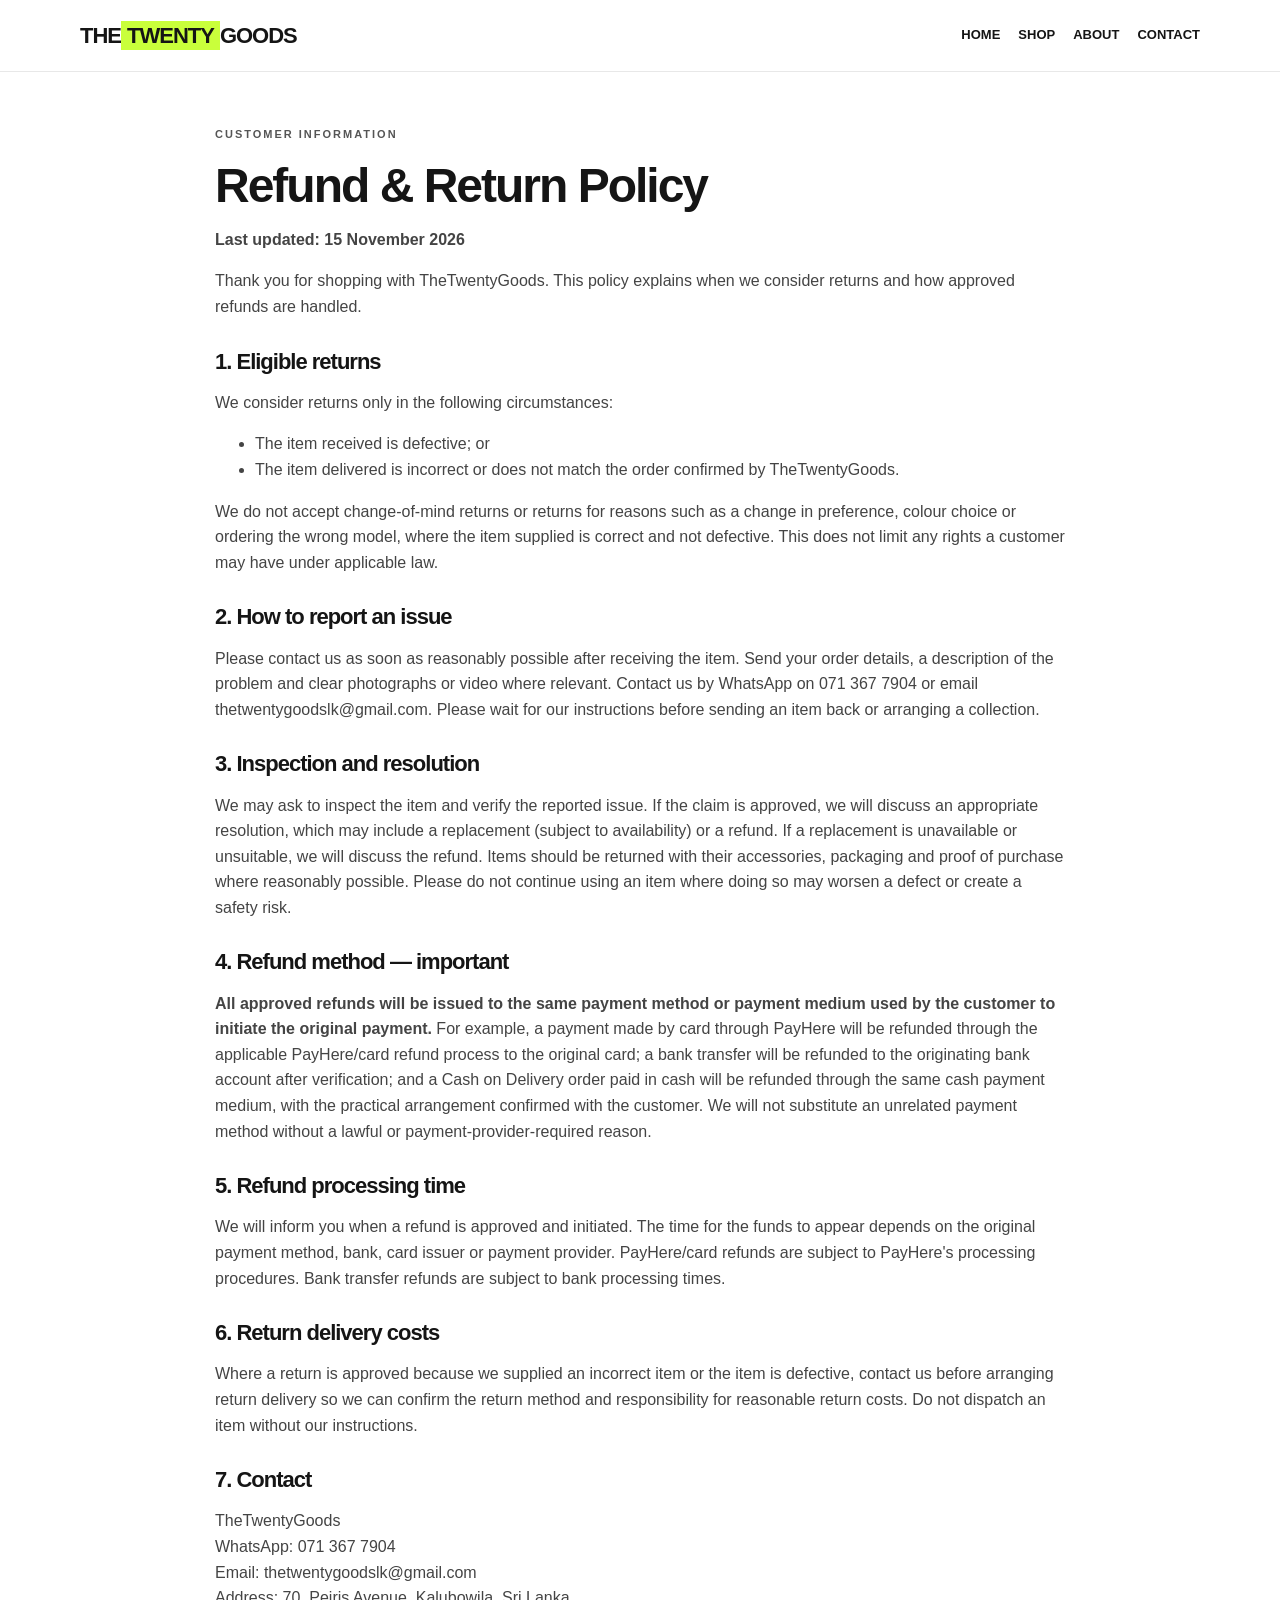
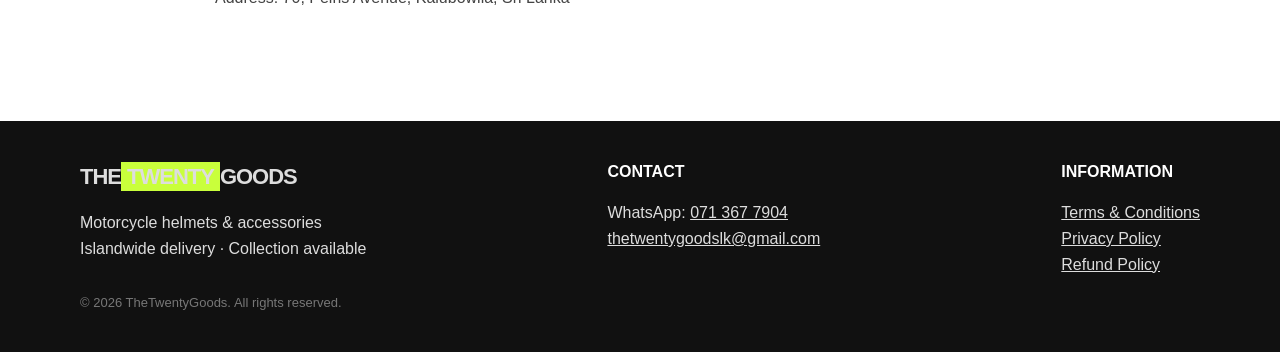
==== refund.html @ 207677fd "Add files via upload" ====
<!doctype html>
<html lang="en"><head><meta charset="utf-8"><meta name="viewport" content="width=device-width, initial-scale=1">
<title>Refund Policy | TheTwentyGoods</title><meta name="description" content="TheTwentyGoods — motorcycle helmets and accessories in Sri Lanka. Islandwide delivery and collection available.">
<link rel="stylesheet" href="styles.css"></head><body>
<header><div class="wrap nav"><a class="brand" href="index.html">THE<span>TWENTY</span>GOODS</a><nav><a href="index.html">HOME</a><a href="shop.html">SHOP</a><a href="about.html">ABOUT</a><a href="contact.html">CONTACT</a></nav></div></header>
<main><div class="wrap page"><div class="eyebrow">CUSTOMER INFORMATION</div><h1>Refund & Return Policy</h1><p><strong>Last updated: 15 November 2026</strong></p>
<p>Thank you for shopping with TheTwentyGoods. This policy explains when we consider returns and how approved refunds are handled.</p>
<h2>1. Eligible returns</h2><p>We consider returns only in the following circumstances:</p><ul><li>The item received is defective; or</li><li>The item delivered is incorrect or does not match the order confirmed by TheTwentyGoods.</li></ul><p>We do not accept change-of-mind returns or returns for reasons such as a change in preference, colour choice or ordering the wrong model, where the item supplied is correct and not defective. This does not limit any rights a customer may have under applicable law.</p>
<h2>2. How to report an issue</h2><p>Please contact us as soon as reasonably possible after receiving the item. Send your order details, a description of the problem and clear photographs or video where relevant. Contact us by WhatsApp on 071 367 7904 or email thetwentygoodslk@gmail.com. Please wait for our instructions before sending an item back or arranging a collection.</p>
<h2>3. Inspection and resolution</h2><p>We may ask to inspect the item and verify the reported issue. If the claim is approved, we will discuss an appropriate resolution, which may include a replacement (subject to availability) or a refund. If a replacement is unavailable or unsuitable, we will discuss the refund. Items should be returned with their accessories, packaging and proof of purchase where reasonably possible. Please do not continue using an item where doing so may worsen a defect or create a safety risk.</p>
<h2>4. Refund method — important</h2><p><strong>All approved refunds will be issued to the same payment method or payment medium used by the customer to initiate the original payment.</strong> For example, a payment made by card through PayHere will be refunded through the applicable PayHere/card refund process to the original card; a bank transfer will be refunded to the originating bank account after verification; and a Cash on Delivery order paid in cash will be refunded through the same cash payment medium, with the practical arrangement confirmed with the customer. We will not substitute an unrelated payment method without a lawful or payment-provider-required reason.</p>
<h2>5. Refund processing time</h2><p>We will inform you when a refund is approved and initiated. The time for the funds to appear depends on the original payment method, bank, card issuer or payment provider. PayHere/card refunds are subject to PayHere's processing procedures. Bank transfer refunds are subject to bank processing times.</p>
<h2>6. Return delivery costs</h2><p>Where a return is approved because we supplied an incorrect item or the item is defective, contact us before arranging return delivery so we can confirm the return method and responsibility for reasonable return costs. Do not dispatch an item without our instructions.</p>
<h2>7. Contact</h2><p>TheTwentyGoods<br>WhatsApp: 071 367 7904<br>Email: thetwentygoodslk@gmail.com<br>Address: 70, Peiris Avenue, Kalubowila, Sri Lanka</p></div></main>
<footer><div class="wrap foot"><div><a class="brand" href="index.html">THE<span>TWENTY</span>GOODS</a><p>Motorcycle helmets & accessories<br>Islandwide delivery · Collection available</p></div>
<div><strong>CONTACT</strong><p>WhatsApp: <a href="https://wa.me/94713677904">071 367 7904</a><br><a href="mailto:thetwentygoodslk@gmail.com">thetwentygoodslk@gmail.com</a></p></div>
<div><strong>INFORMATION</strong><p><a href="terms.html">Terms & Conditions</a><br><a href="privacy.html">Privacy Policy</a><br><a href="refund.html">Refund Policy</a></p></div></div>
<div class="wrap small">© 2026 TheTwentyGoods. All rights reserved.</div></footer></body></html>
---- styles.css ----
:root{--ink:#151515;--muted:#666;--line:#e8e8e8;--paper:#fff;--soft:#f5f5f3;--accent:#c9ff3b}
*{box-sizing:border-box}body{margin:0;background:var(--paper);color:var(--ink);font:16px/1.6 Arial,Helvetica,sans-serif}
a{color:inherit} .wrap{width:min(1120px,92%);margin:auto}
header{border-bottom:1px solid var(--line);position:sticky;top:0;background:#fff;z-index:5}
.nav{display:flex;align-items:center;justify-content:space-between;gap:20px;padding:18px 0}
.brand{font-weight:900;letter-spacing:-1px;text-decoration:none;font-size:22px}.brand span{background:var(--accent);padding:2px 6px}
nav{display:flex;gap:18px;flex-wrap:wrap}nav a{text-decoration:none;font-size:13px;font-weight:700}
.hero{padding:84px 0 72px;background:var(--soft)}
.eyebrow{text-transform:uppercase;letter-spacing:2px;font-size:11px;font-weight:800;color:#555}
h1{font-size:clamp(42px,7vw,78px);line-height:.98;letter-spacing:-4px;max-width:800px;margin:18px 0}
h2{font-size:30px;letter-spacing:-1px;line-height:1.1;margin:0 0 16px}
h3{margin:0 0 8px;font-size:18px}
p{color:#454545}.lead{font-size:19px;max-width:650px}
.btn{display:inline-block;background:var(--ink);color:#fff;padding:13px 20px;text-decoration:none;font-weight:800;margin:12px 8px 0 0}
.btn.alt{background:var(--accent);color:#111}
section{padding:58px 0}.grid{display:grid;grid-template-columns:repeat(3,1fr);gap:16px}
.tile{border:1px solid var(--line);padding:24px;min-height:160px;background:#fff}
.tile .num{font-size:12px;color:#777;font-weight:800;letter-spacing:1px}
.notice{background:#f4f4f4;padding:18px;border-left:4px solid var(--accent);margin:22px 0}
.page{padding:54px 0;max-width:850px}.page h1{font-size:48px;letter-spacing:-2px}.page h2{font-size:22px;margin-top:30px}.page p,.page li{color:#444}
footer{background:#111;color:#fff;padding:38px 0;margin-top:40px}footer p,footer a{color:#ddd}footer .foot{display:flex;justify-content:space-between;gap:24px;flex-wrap:wrap}
.small{font-size:13px;color:#777}.product-placeholder{border:1px dashed #aaa;padding:30px;text-align:center;background:#fafafa}
@media(max-width:700px){.nav{align-items:flex-start;flex-direction:column}nav{gap:12px}.grid{grid-template-columns:1fr}h1{letter-spacing:-2px}.hero{padding:58px 0}}
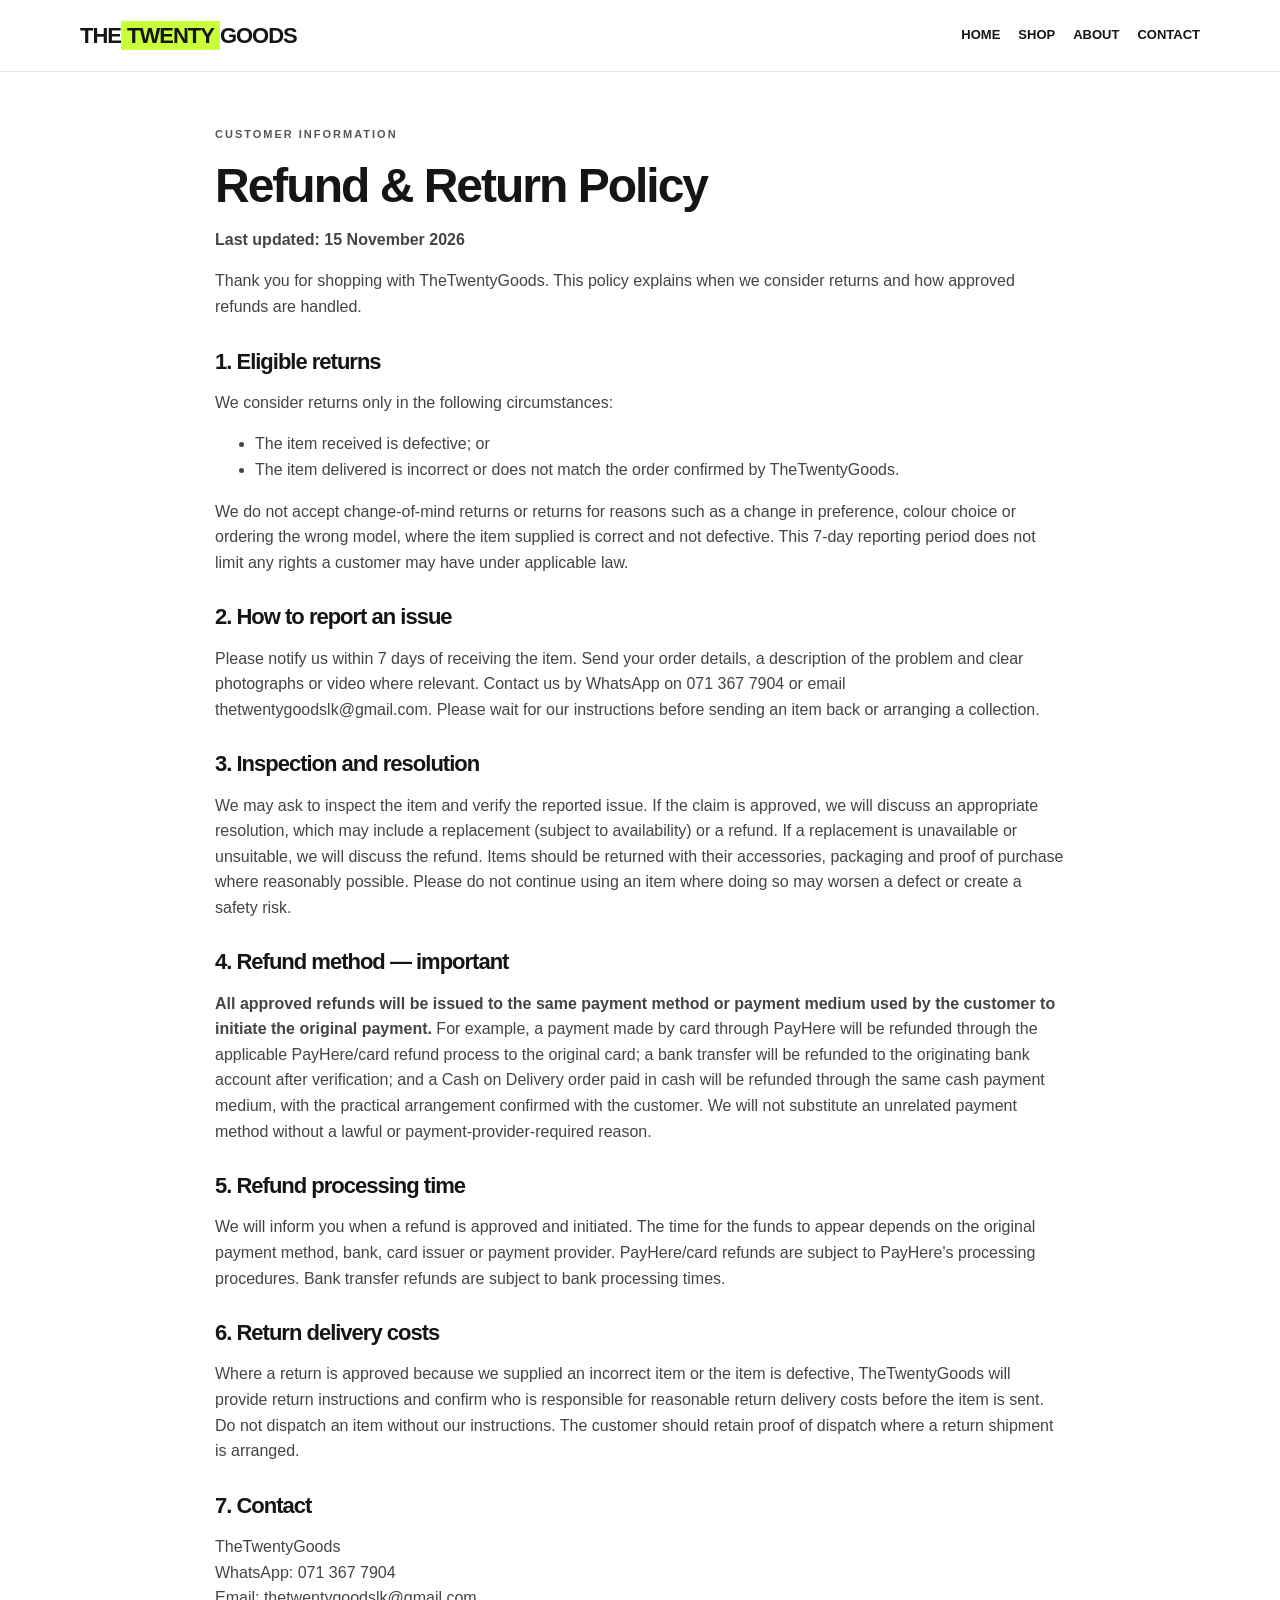
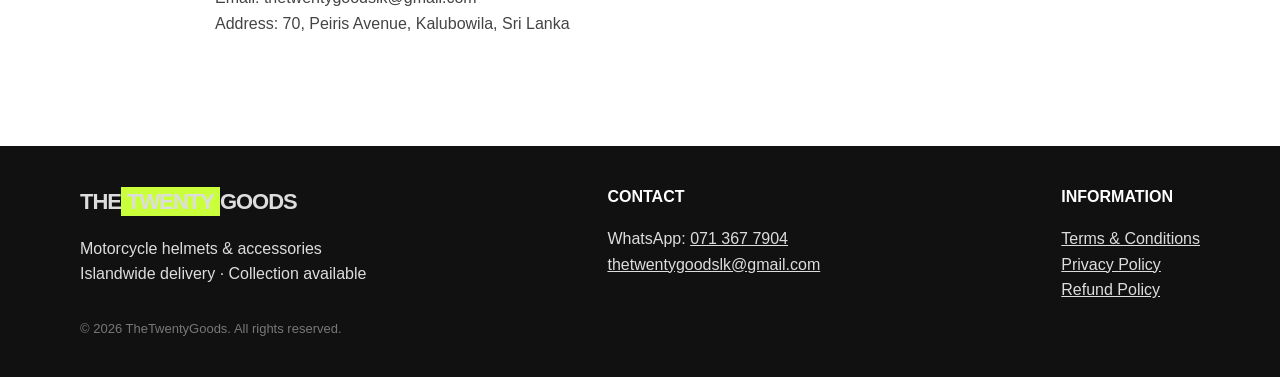
==== commit b365b45c: "Revise refund policy and reporting instructions Updated refund policy to include a 7-day reporting p" ====
--- a/refund.html
+++ b/refund.html
@@ -5,14 +5,14 @@
 <header><div class="wrap nav"><a class="brand" href="index.html">THE<span>TWENTY</span>GOODS</a><nav><a href="index.html">HOME</a><a href="shop.html">SHOP</a><a href="about.html">ABOUT</a><a href="contact.html">CONTACT</a></nav></div></header>
 <main><div class="wrap page"><div class="eyebrow">CUSTOMER INFORMATION</div><h1>Refund & Return Policy</h1><p><strong>Last updated: 15 November 2026</strong></p>
 <p>Thank you for shopping with TheTwentyGoods. This policy explains when we consider returns and how approved refunds are handled.</p>
-<h2>1. Eligible returns</h2><p>We consider returns only in the following circumstances:</p><ul><li>The item received is defective; or</li><li>The item delivered is incorrect or does not match the order confirmed by TheTwentyGoods.</li></ul><p>We do not accept change-of-mind returns or returns for reasons such as a change in preference, colour choice or ordering the wrong model, where the item supplied is correct and not defective. This does not limit any rights a customer may have under applicable law.</p>
-<h2>2. How to report an issue</h2><p>Please contact us as soon as reasonably possible after receiving the item. Send your order details, a description of the problem and clear photographs or video where relevant. Contact us by WhatsApp on 071 367 7904 or email thetwentygoodslk@gmail.com. Please wait for our instructions before sending an item back or arranging a collection.</p>
+<h2>1. Eligible returns</h2><p>We consider returns only in the following circumstances:</p><ul><li>The item received is defective; or</li><li>The item delivered is incorrect or does not match the order confirmed by TheTwentyGoods.</li></ul><p>We do not accept change-of-mind returns or returns for reasons such as a change in preference, colour choice or ordering the wrong model, where the item supplied is correct and not defective. This 7-day reporting period does not limit any rights a customer may have under applicable law.</p>
+<h2>2. How to report an issue</h2><p>Please notify us within 7 days of receiving the item. Send your order details, a description of the problem and clear photographs or video where relevant. Contact us by WhatsApp on 071 367 7904 or email thetwentygoodslk@gmail.com. Please wait for our instructions before sending an item back or arranging a collection.</p>
 <h2>3. Inspection and resolution</h2><p>We may ask to inspect the item and verify the reported issue. If the claim is approved, we will discuss an appropriate resolution, which may include a replacement (subject to availability) or a refund. If a replacement is unavailable or unsuitable, we will discuss the refund. Items should be returned with their accessories, packaging and proof of purchase where reasonably possible. Please do not continue using an item where doing so may worsen a defect or create a safety risk.</p>
 <h2>4. Refund method — important</h2><p><strong>All approved refunds will be issued to the same payment method or payment medium used by the customer to initiate the original payment.</strong> For example, a payment made by card through PayHere will be refunded through the applicable PayHere/card refund process to the original card; a bank transfer will be refunded to the originating bank account after verification; and a Cash on Delivery order paid in cash will be refunded through the same cash payment medium, with the practical arrangement confirmed with the customer. We will not substitute an unrelated payment method without a lawful or payment-provider-required reason.</p>
 <h2>5. Refund processing time</h2><p>We will inform you when a refund is approved and initiated. The time for the funds to appear depends on the original payment method, bank, card issuer or payment provider. PayHere/card refunds are subject to PayHere's processing procedures. Bank transfer refunds are subject to bank processing times.</p>
-<h2>6. Return delivery costs</h2><p>Where a return is approved because we supplied an incorrect item or the item is defective, contact us before arranging return delivery so we can confirm the return method and responsibility for reasonable return costs. Do not dispatch an item without our instructions.</p>
+<h2>6. Return delivery costs</h2><p>Where a return is approved because we supplied an incorrect item or the item is defective, TheTwentyGoods will provide return instructions and confirm who is responsible for reasonable return delivery costs before the item is sent. Do not dispatch an item without our instructions. The customer should retain proof of dispatch where a return shipment is arranged.</p>
 <h2>7. Contact</h2><p>TheTwentyGoods<br>WhatsApp: 071 367 7904<br>Email: thetwentygoodslk@gmail.com<br>Address: 70, Peiris Avenue, Kalubowila, Sri Lanka</p></div></main>
 <footer><div class="wrap foot"><div><a class="brand" href="index.html">THE<span>TWENTY</span>GOODS</a><p>Motorcycle helmets & accessories<br>Islandwide delivery · Collection available</p></div>
 <div><strong>CONTACT</strong><p>WhatsApp: <a href="https://wa.me/94713677904">071 367 7904</a><br><a href="mailto:thetwentygoodslk@gmail.com">thetwentygoodslk@gmail.com</a></p></div>
 <div><strong>INFORMATION</strong><p><a href="terms.html">Terms & Conditions</a><br><a href="privacy.html">Privacy Policy</a><br><a href="refund.html">Refund Policy</a></p></div></div>
-<div class="wrap small">© 2026 TheTwentyGoods. All rights reserved.</div></footer></body></html>+<div class="wrap small">© 2026 TheTwentyGoods. All rights reserved.</div></footer></body></html>
